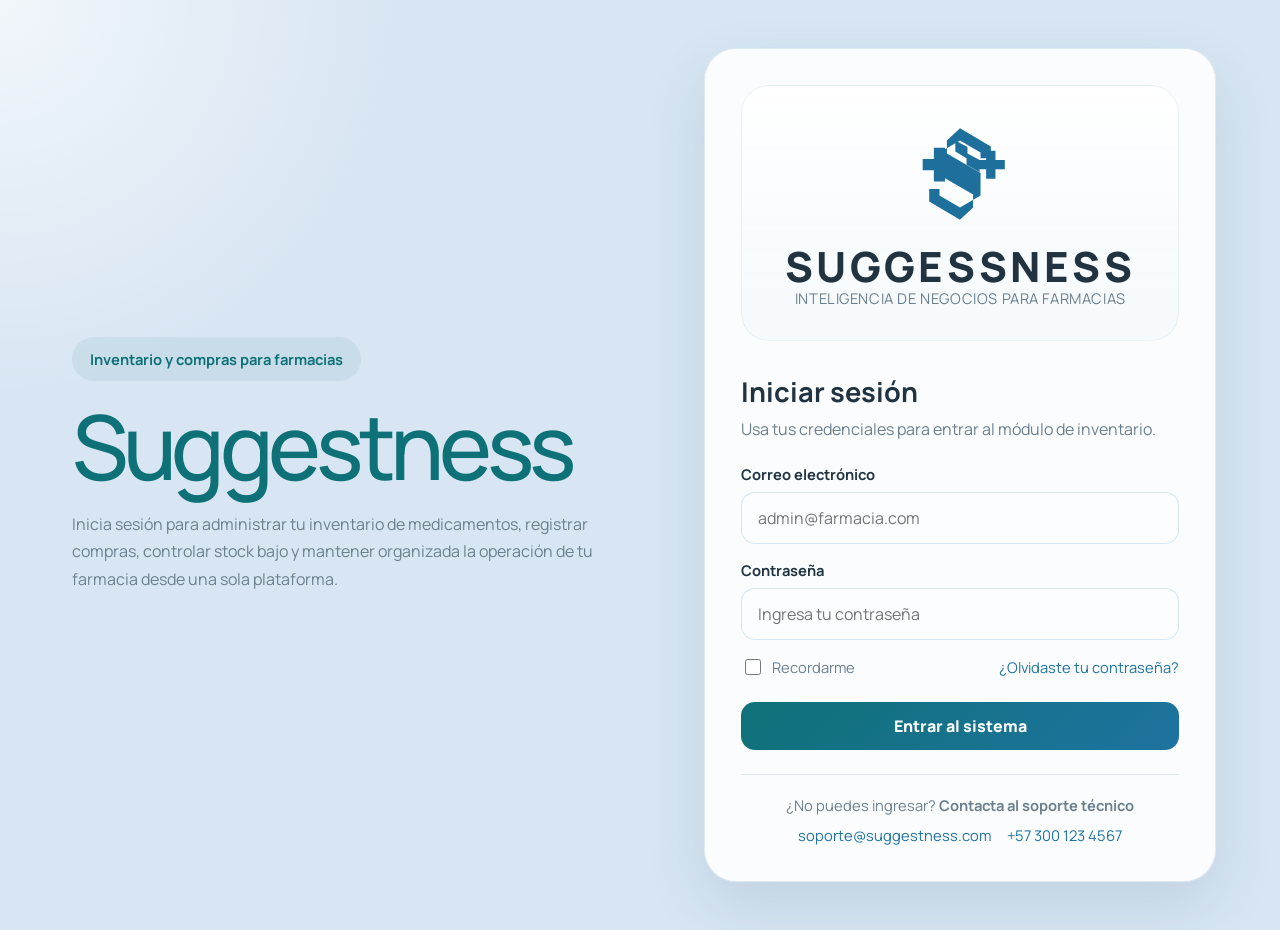
==== index.html @ d315e08d "FirstTry" ====
<!DOCTYPE html>
<html lang="es">
<head>
  <meta charset="UTF-8" />
  <meta name="viewport" content="width=device-width, initial-scale=1.0" />
  <title>Suggestness Farmacia</title>
  <link rel="preconnect" href="https://fonts.googleapis.com">
  <link rel="preconnect" href="https://fonts.gstatic.com" crossorigin>
  <link href="https://fonts.googleapis.com/css2?family=Manrope:wght@400;500;600;700;800&display=swap" rel="stylesheet">
  <link rel="stylesheet" href="./src/styles.css" />
</head>
<body>
  <section id="loginScreen" class="screen login-page">
    <div class="brand-panel">
      <span class="brand-chip">Inventario y compras para farmacias</span>
      <h1 class="brand-title">Suggestness</h1>
      <p class="brand-description">
        Inicia sesión para administrar tu inventario de medicamentos, registrar compras, controlar stock bajo y mantener organizada la operación de tu farmacia desde una sola plataforma.
      </p>
    </div>

    <div class="login-card">
      <div class="logo-box">
        <svg class="logo-mark" viewBox="0 0 120 120" fill="none" xmlns="http://www.w3.org/2000/svg" aria-label="Logo Suggestness">
          <path d="M60 11L93 30.5V43H82V37L60 24L38 37V61L74 82V96L60 109L27 89.5V76H38V83L60 96L82 83V59L46 38V24L60 11Z" fill="#1F6F9C"/>
          <path d="M55 24L68 31V38L81 45V58L67 50V43L55 36V24Z" fill="#1F6F9C"/>
          <path d="M32 56H20V44H32V32H44V44H56V56H44V68H32V56Z" fill="#1F6F9C"/>
          <path d="M88 35H98V45H108V55H98V65H88V55H78V45H88V35Z" fill="#1F6F9C"/>
        </svg>
        <div>
          <h2 class="logo-name">SUGGESSNESS</h2>
          <p class="logo-sub">Inteligencia de negocios para farmacias</p>
        </div>
      </div>

      <h2 class="section-title">Iniciar sesión</h2>
      <p class="section-copy">Usa tus credenciales para entrar al módulo de inventario.</p>

      <form id="loginForm">
        <div class="field">
          <label for="email">Correo electrónico</label>
          <input id="email" type="email" placeholder="admin@farmacia.com" required>
        </div>
        <div class="field">
          <label for="password">Contraseña</label>
          <input id="password" type="password" placeholder="Ingresa tu contraseña" required>
        </div>
        <div class="form-row">
          <label class="remember"><input type="checkbox"> Recordarme</label>
          <a href="#">¿Olvidaste tu contraseña?</a>
        </div>
        <button class="btn-primary" type="submit">Entrar al sistema</button>
      </form>

      <div class="support-box">
        <div>¿No puedes ingresar? <strong>Contacta al soporte técnico</strong></div>
        <div class="support-links">
          <a href="mailto:soporte@suggestness.com">soporte@suggestness.com</a>
          <a href="tel:+573001234567">+57 300 123 4567</a>
        </div>
      </div>
    </div>
  </section>

  <section id="appScreen" class="screen app-shell hidden">
    <header class="app-header">
      <div class="brand-inline">
        <svg viewBox="0 0 120 120" fill="none" xmlns="http://www.w3.org/2000/svg" aria-hidden="true">
          <path d="M60 11L93 30.5V43H82V37L60 24L38 37V61L74 82V96L60 109L27 89.5V76H38V83L60 96L82 83V59L46 38V24L60 11Z" fill="#1F6F9C"/>
          <path d="M55 24L68 31V38L81 45V58L67 50V43L55 36V24Z" fill="#1F6F9C"/>
          <path d="M32 56H20V44H32V32H44V44H56V56H44V68H32V56Z" fill="#1F6F9C"/>
          <path d="M88 35H98V45H108V55H98V65H88V55H78V45H88V35Z" fill="#1F6F9C"/>
        </svg>
        <div>
          <h1>Suggestness Inventario</h1>
          <p>Gestión de medicamentos, compras y stock</p>
        </div>
      </div>
      <div class="header-actions">
        <button class="btn-soft" id="openFormBtn" type="button">Agregar medicamento</button>
        <button class="btn-soft" id="logoutBtn" type="button">Cerrar sesión</button>
      </div>
    </header>

    <section class="stats-grid" aria-label="Resumen del inventario">
      <article class="stat-card">
        <div class="stat-head"><span>Total Medicamentos</span><span>📦</span></div>
        <div id="totalMeds" class="stat-value">0</div>
      </article>
      <article class="stat-card">
        <div class="stat-head"><span>Stock Bajo</span><span>⚠️</span></div>
        <div id="lowStock" class="stat-value warning">0</div>
      </article>
      <article class="stat-card">
        <div class="stat-head"><span>Valor Total Inventario</span><span>📈</span></div>
        <div id="inventoryValue" class="stat-value success">$0</div>
      </article>
    </section>

    <section class="toolbar">
      <div class="search-box">
        <span>🔎</span>
        <input id="searchInput" type="text" placeholder="Buscar por nombre o número de serie...">
      </div>

      <div class="panel-card">
        <h2>Registrar o editar medicamento</h2>
        <form id="medicineForm" class="grid-2">
          <div class="field full">
            <label for="medicineName">Medicamento</label>
            <input id="medicineName" type="text" placeholder="Ej. Paracetamol 500mg" required>
          </div>
          <div class="field">
            <label for="laboratory">Laboratorio</label>
            <input id="laboratory" type="text" placeholder="Ej. Laboratorios Beta" required>
          </div>
          <div class="field">
            <label for="serial">Número de serie</label>
            <input id="serial" type="text" placeholder="MED-2026-001-4782" required>
          </div>
          <div class="field">
            <label for="category">Categoría</label>
            <select id="category" required>
              <option value="">Selecciona una categoría</option>
              <option>Analgésicos</option>
              <option>Antibióticos</option>
              <option>Antiinflamatorios</option>
              <option>Antiácidos</option>
              <option>Antihistamínicos</option>
              <option>Antidiabéticos</option>
              <option>Antihipertensivos</option>
              <option>Broncodilatadores</option>
            </select>
          </div>
          <div class="field">
            <label for="quantity">Cantidad</label>
            <input id="quantity" type="number" min="0" placeholder="0" required>
          </div>
          <div class="field">
            <label for="minStock">Stock mínimo</label>
            <input id="minStock" type="number" min="0" placeholder="100" required>
          </div>
          <div class="field">
            <label for="price">Precio unitario</label>
            <input id="price" type="number" min="0" step="0.01" placeholder="0.00" required>
          </div>
          <div class="field">
            <label for="expiry">Vencimiento</label>
            <input id="expiry" type="date" required>
          </div>
          <div class="field full">
            <label for="location">Ubicación</label>
            <input id="location" type="text" placeholder="Ej. Estante B-05" required>
          </div>
          <div class="full actions-form">
            <button class="btn-secondary" type="submit">Guardar medicamento</button>
            <button class="btn-soft" type="button" id="clearFormBtn">Limpiar</button>
          </div>
        </form>
      </div>
    </section>

    <section class="inventory-card">
      <div class="table-wrap">
        <table>
          <thead>
            <tr>
              <th>Medicamento</th>
              <th>Número de Serie</th>
              <th>Categoría</th>
              <th>Cantidad</th>
              <th>Estado</th>
              <th>Precio Unit.</th>
              <th>Vencimiento</th>
              <th>Ubicación</th>
              <th>Opciones</th>
            </tr>
          </thead>
          <tbody id="inventoryBody"></tbody>
        </table>
      </div>
      <div id="emptyState" class="empty-state hidden">No hay medicamentos para mostrar con ese filtro.</div>
    </section>
  </section>

  <script src="./src/app.js"></script>
</body>
</html>
---- src/styles.css ----
:root {
  --color-bg: #d8e6f3;
  --color-surface: rgba(255,255,255,0.88);
  --color-surface-solid: #ffffff;
  --color-border: rgba(26, 96, 121, 0.12);
  --color-text: #213341;
  --color-text-muted: #6c7f8f;
  --color-primary: #0f7178;
  --color-secondary: #1e73a0;
  --color-success: #2e9d63;
  --color-success-soft: #eaf7ef;
  --color-warning: #d97829;
  --color-warning-soft: #fff2e8;
  --color-danger: #d65555;
  --color-danger-soft: #fdeeee;
  --color-tag: #fbf7ea;
  --shadow-sm: 0 8px 20px rgba(15, 60, 88, 0.06);
  --shadow-lg: 0 24px 60px rgba(15, 60, 88, 0.12);
  --radius-lg: 24px;
  --radius-xl: 32px;
}

* { box-sizing: border-box; }
html, body { margin: 0; min-height: 100%; }
body {
  font-family: 'Manrope', sans-serif;
  background: radial-gradient(circle at top left, rgba(255,255,255,0.65), transparent 25%), var(--color-bg);
  color: var(--color-text);
}
button, input, select { font: inherit; }
button { cursor: pointer; }
a { color: var(--color-secondary); text-decoration: none; }
a:hover { text-decoration: underline; }
.hidden { display: none !important; }
.screen { min-height: 100vh; }

.login-page {
  display: grid;
  grid-template-columns: 1.05fr 0.95fr;
  gap: 40px;
  align-items: center;
  min-height: 100vh;
  padding: clamp(20px, 4vw, 48px);
}
.brand-panel { display: flex; flex-direction: column; gap: 24px; padding: 24px; }
.brand-chip {
  width: fit-content;
  padding: 12px 18px;
  background: rgba(15, 113, 120, 0.08);
  color: var(--color-primary);
  border-radius: 999px;
  font-weight: 700;
  font-size: 0.92rem;
}
.brand-title {
  margin: 0;
  color: var(--color-primary);
  font-size: clamp(3rem, 7vw, 6.3rem);
  line-height: 0.92;
  letter-spacing: -0.06em;
  font-weight: 500;
}
.brand-description { max-width: 38rem; margin: 0; color: var(--color-text-muted); line-height: 1.7; }
.login-card {
  width: min(100%, 32rem);
  margin-inline: auto;
  background: var(--color-surface);
  border: 1px solid var(--color-border);
  box-shadow: var(--shadow-lg);
  border-radius: var(--radius-xl);
  padding: clamp(22px, 4vw, 36px);
  backdrop-filter: blur(18px);
}
.logo-box {
  background: linear-gradient(180deg, rgba(255,255,255,0.96), rgba(244,249,252,0.92));
  border-radius: 28px;
  border: 1px solid rgba(15,113,120,0.08);
  padding: 32px 24px;
  margin-bottom: 32px;
  display: grid;
  place-items: center;
  gap: 16px;
  text-align: center;
}
.logo-mark { width: 112px; height: 112px; }
.logo-name { margin: 0; font-size: 2.6rem; line-height: 1; letter-spacing: 0.08em; font-weight: 800; }
.logo-sub { margin: 0; text-transform: uppercase; letter-spacing: 0.04em; color: var(--color-text-muted); font-size: 0.92rem; }
.section-title { margin: 0 0 8px; font-size: 1.7rem; }
.section-copy { margin: 0 0 24px; color: var(--color-text-muted); }
.field { display: grid; gap: 8px; margin-bottom: 16px; }
.field label { font-weight: 700; font-size: 0.92rem; }
.field input, .field select {
  width: 100%;
  height: 52px;
  border-radius: 14px;
  border: 1px solid rgba(30,115,160,0.16);
  background: #fbfdff;
  padding: 0 16px;
  color: var(--color-text);
  outline: none;
}
.field input:focus, .field select:focus { border-color: var(--color-secondary); box-shadow: 0 0 0 4px rgba(30,115,160,0.12); }
.form-row {
  display: flex;
  align-items: center;
  justify-content: space-between;
  gap: 14px;
  margin-bottom: 24px;
  font-size: 0.92rem;
  color: var(--color-text-muted);
}
.remember { display: inline-flex; align-items: center; gap: 8px; }
.remember input { width: 16px; height: 16px; accent-color: var(--color-primary); }
.btn-primary, .btn-secondary, .btn-soft {
  border: none;
  border-radius: 14px;
  min-height: 48px;
  padding: 0 18px;
  font-weight: 800;
}
.btn-primary {
  width: 100%;
  background: linear-gradient(135deg, var(--color-primary), var(--color-secondary));
  color: white;
}
.btn-secondary { background: var(--color-secondary); color: white; }
.btn-soft { background: rgba(15,113,120,0.08); color: var(--color-primary); }
.support-box {
  border-top: 1px solid rgba(15,113,120,0.12);
  margin-top: 24px;
  padding-top: 20px;
  text-align: center;
  color: var(--color-text-muted);
  font-size: 0.92rem;
}
.support-links { margin-top: 10px; display: flex; justify-content: center; gap: 16px; flex-wrap: wrap; }
.app-shell { min-height: 100vh; padding: 24px; }
.app-header {
  display: flex;
  justify-content: space-between;
  align-items: center;
  gap: 20px;
  margin-bottom: 24px;
  padding: 18px 22px;
  border-radius: 22px;
  background: rgba(255,255,255,0.7);
  border: 1px solid var(--color-border);
  box-shadow: var(--shadow-sm);
}
.brand-inline { display: flex; align-items: center; gap: 14px; }
.brand-inline svg { width: 44px; height: 44px; }
.brand-inline h1 { margin: 0; font-size: 1.2rem; }
.brand-inline p { margin: 2px 0 0; color: var(--color-text-muted); font-size: 0.92rem; }
.header-actions { display: flex; gap: 12px; flex-wrap: wrap; }
.stats-grid { display: grid; grid-template-columns: repeat(3, minmax(0, 1fr)); gap: 16px; margin-bottom: 22px; }
.stat-card {
  background: var(--color-surface-solid);
  border-radius: 18px;
  border: 1px solid rgba(15,113,120,0.1);
  padding: 22px;
  box-shadow: var(--shadow-sm);
  display: grid;
  gap: 8px;
}
.stat-head { display: flex; justify-content: space-between; align-items: center; color: var(--color-text-muted); font-size: 0.92rem; }
.stat-value { font-size: 2rem; font-weight: 800; }
.success { color: var(--color-success); }
.warning { color: var(--color-warning); }
.toolbar { display: grid; grid-template-columns: 1.3fr 0.85fr; gap: 16px; margin-bottom: 20px; }
.search-box, .panel-card {
  background: var(--color-surface-solid);
  border-radius: 18px;
  border: 1px solid rgba(15,113,120,0.1);
  box-shadow: var(--shadow-sm);
}
.search-box { display: flex; align-items: center; gap: 12px; padding: 0 16px; min-height: 56px; }
.search-box input { border: none; background: transparent; width: 100%; outline: none; color: var(--color-text); }
.panel-card { padding: 18px; }
.panel-card h2 { margin: 0 0 14px; font-size: 1rem; }
.grid-2 { display: grid; grid-template-columns: repeat(2, minmax(0, 1fr)); gap: 12px; }
.full { grid-column: 1 / -1; }
.actions-form { display:flex; gap:12px; flex-wrap:wrap; }
.inventory-card {
  background: var(--color-surface-solid);
  border-radius: 22px;
  border: 1px solid rgba(15,113,120,0.1);
  box-shadow: var(--shadow-sm);
  overflow: hidden;
}
.table-wrap { overflow-x: auto; }
table { width: 100%; border-collapse: collapse; min-width: 1080px; }
thead th {
  text-align: left;
  font-size: 0.92rem;
  padding: 18px 20px;
  border-bottom: 1px solid rgba(15,113,120,0.08);
  white-space: nowrap;
}
tbody td {
  padding: 16px 20px;
  border-bottom: 1px solid rgba(15,113,120,0.08);
  vertical-align: top;
}
.medicine-name { font-weight: 800; margin-bottom: 4px; }
.subtext { color: var(--color-text-muted); font-size: 0.92rem; }
.code-pill, .tag-pill, .status-pill {
  display: inline-flex;
  align-items: center;
  border-radius: 12px;
  padding: 8px 12px;
  font-size: 0.92rem;
  white-space: nowrap;
}
.code-pill { background: #f4f6f7; }
.tag-pill { background: var(--color-tag); color: #8a6b22; }
.status-pill.high { background: var(--color-success-soft); color: var(--color-success); }
.status-pill.normal { background: var(--color-warning-soft); color: var(--color-warning); }
.status-pill.low { background: var(--color-danger-soft); color: var(--color-danger); }
.qty-main { font-weight: 800; }
.actions-cell { display: flex; gap: 10px; flex-wrap: wrap; }
.mini-btn {
  min-height: 36px;
  padding: 0 12px;
  border: none;
  border-radius: 10px;
  font-weight: 700;
}
.mini-btn.buy { background: rgba(46,157,99,0.12); color: var(--color-success); }
.mini-btn.edit { background: rgba(30,115,160,0.12); color: var(--color-secondary); }
.mini-btn.delete { background: rgba(214,85,85,0.12); color: var(--color-danger); }
.empty-state { padding: 32px 20px; text-align: center; color: var(--color-text-muted); }

@media (max-width: 1100px) {
  .toolbar { grid-template-columns: 1fr; }
}
@media (max-width: 980px) {
  .login-page { grid-template-columns: 1fr; }
  .stats-grid { grid-template-columns: 1fr; }
  .grid-2 { grid-template-columns: 1fr; }
  .app-header { flex-direction: column; align-items: flex-start; }
}
@media (max-width: 640px) {
  .app-shell { padding: 14px; }
  .form-row { flex-direction: column; align-items: flex-start; }
}
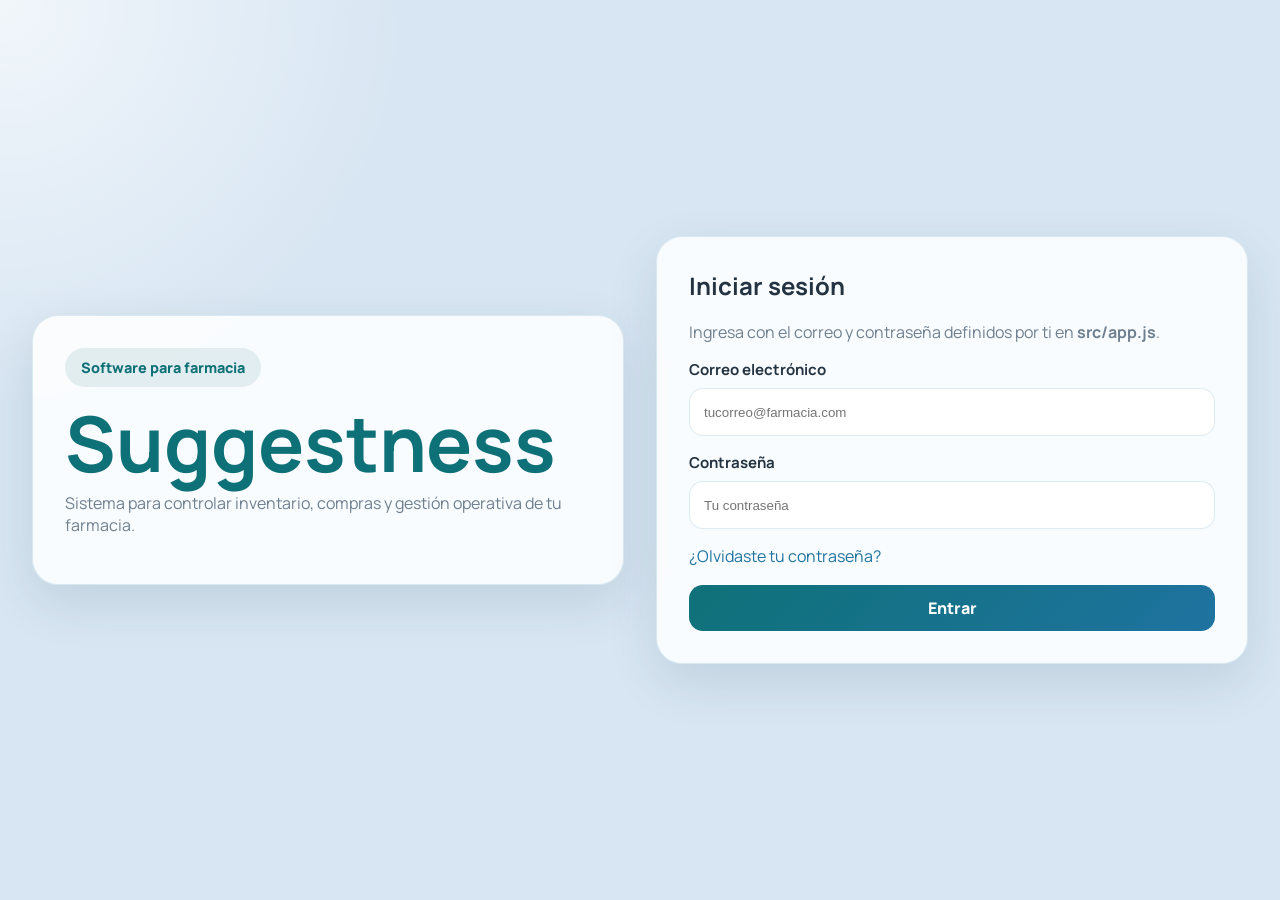
==== commit 664f5b74: "SecondTry" ====
--- a/index.html
+++ b/index.html
@@ -3,186 +3,47 @@
 <head>
   <meta charset="UTF-8" />
   <meta name="viewport" content="width=device-width, initial-scale=1.0" />
-  <title>Suggestness Farmacia</title>
+  <title>Suggestness | Login</title>
   <link rel="preconnect" href="https://fonts.googleapis.com">
   <link rel="preconnect" href="https://fonts.gstatic.com" crossorigin>
-  <link href="https://fonts.googleapis.com/css2?family=Manrope:wght@400;500;600;700;800&display=swap" rel="stylesheet">
-  <link rel="stylesheet" href="./src/styles.css" />
+  <link href="https://fonts.googleapis.com/css2?family=Manrope:wght@400;500;700;800&display=swap" rel="stylesheet">
+  <link rel="stylesheet" href="./src/styles.css">
 </head>
-<body>
-  <section id="loginScreen" class="screen login-page">
-    <div class="brand-panel">
-      <span class="brand-chip">Inventario y compras para farmacias</span>
+<body class="auth-body">
+  <main class="auth-layout">
+    <section class="auth-left">
+      <span class="brand-chip">Software para farmacia</span>
       <h1 class="brand-title">Suggestness</h1>
-      <p class="brand-description">
-        Inicia sesión para administrar tu inventario de medicamentos, registrar compras, controlar stock bajo y mantener organizada la operación de tu farmacia desde una sola plataforma.
+      <p class="brand-copy">
+        Sistema para controlar inventario, compras y gestión operativa de tu farmacia.
       </p>
-    </div>
+    </section>
 
-    <div class="login-card">
-      <div class="logo-box">
-        <svg class="logo-mark" viewBox="0 0 120 120" fill="none" xmlns="http://www.w3.org/2000/svg" aria-label="Logo Suggestness">
-          <path d="M60 11L93 30.5V43H82V37L60 24L38 37V61L74 82V96L60 109L27 89.5V76H38V83L60 96L82 83V59L46 38V24L60 11Z" fill="#1F6F9C"/>
-          <path d="M55 24L68 31V38L81 45V58L67 50V43L55 36V24Z" fill="#1F6F9C"/>
-          <path d="M32 56H20V44H32V32H44V44H56V56H44V68H32V56Z" fill="#1F6F9C"/>
-          <path d="M88 35H98V45H108V55H98V65H88V55H78V45H88V35Z" fill="#1F6F9C"/>
-        </svg>
-        <div>
-          <h2 class="logo-name">SUGGESSNESS</h2>
-          <p class="logo-sub">Inteligencia de negocios para farmacias</p>
-        </div>
-      </div>
+    <section class="auth-card">
+      <h2>Iniciar sesión</h2>
+      <p class="muted">Ingresa con el correo y contraseña definidos por ti en <strong>src/app.js</strong>.</p>
 
-      <h2 class="section-title">Iniciar sesión</h2>
-      <p class="section-copy">Usa tus credenciales para entrar al módulo de inventario.</p>
-
-      <form id="loginForm">
+      <form id="loginForm" novalidate>
         <div class="field">
           <label for="email">Correo electrónico</label>
-          <input id="email" type="email" placeholder="admin@farmacia.com" required>
+          <input id="email" type="email" placeholder="tucorreo@farmacia.com" required>
         </div>
+
         <div class="field">
           <label for="password">Contraseña</label>
-          <input id="password" type="password" placeholder="Ingresa tu contraseña" required>
+          <input id="password" type="password" placeholder="Tu contraseña" required>
         </div>
-        <div class="form-row">
-          <label class="remember"><input type="checkbox"> Recordarme</label>
-          <a href="#">¿Olvidaste tu contraseña?</a>
+
+        <div class="links-row">
+          <a href="./forgot-password.html">¿Olvidaste tu contraseña?</a>
         </div>
-        <button class="btn-primary" type="submit">Entrar al sistema</button>
+
+        <button type="submit" class="btn-primary">Entrar</button>
+        <p id="loginMessage" class="message error hidden"></p>
       </form>
+    </section>
+  </main>
 
-      <div class="support-box">
-        <div>¿No puedes ingresar? <strong>Contacta al soporte técnico</strong></div>
-        <div class="support-links">
-          <a href="mailto:soporte@suggestness.com">soporte@suggestness.com</a>
-          <a href="tel:+573001234567">+57 300 123 4567</a>
-        </div>
-      </div>
-    </div>
-  </section>
-
-  <section id="appScreen" class="screen app-shell hidden">
-    <header class="app-header">
-      <div class="brand-inline">
-        <svg viewBox="0 0 120 120" fill="none" xmlns="http://www.w3.org/2000/svg" aria-hidden="true">
-          <path d="M60 11L93 30.5V43H82V37L60 24L38 37V61L74 82V96L60 109L27 89.5V76H38V83L60 96L82 83V59L46 38V24L60 11Z" fill="#1F6F9C"/>
-          <path d="M55 24L68 31V38L81 45V58L67 50V43L55 36V24Z" fill="#1F6F9C"/>
-          <path d="M32 56H20V44H32V32H44V44H56V56H44V68H32V56Z" fill="#1F6F9C"/>
-          <path d="M88 35H98V45H108V55H98V65H88V55H78V45H88V35Z" fill="#1F6F9C"/>
-        </svg>
-        <div>
-          <h1>Suggestness Inventario</h1>
-          <p>Gestión de medicamentos, compras y stock</p>
-        </div>
-      </div>
-      <div class="header-actions">
-        <button class="btn-soft" id="openFormBtn" type="button">Agregar medicamento</button>
-        <button class="btn-soft" id="logoutBtn" type="button">Cerrar sesión</button>
-      </div>
-    </header>
-
-    <section class="stats-grid" aria-label="Resumen del inventario">
-      <article class="stat-card">
-        <div class="stat-head"><span>Total Medicamentos</span><span>📦</span></div>
-        <div id="totalMeds" class="stat-value">0</div>
-      </article>
-      <article class="stat-card">
-        <div class="stat-head"><span>Stock Bajo</span><span>⚠️</span></div>
-        <div id="lowStock" class="stat-value warning">0</div>
-      </article>
-      <article class="stat-card">
-        <div class="stat-head"><span>Valor Total Inventario</span><span>📈</span></div>
-        <div id="inventoryValue" class="stat-value success">$0</div>
-      </article>
-    </section>
-
-    <section class="toolbar">
-      <div class="search-box">
-        <span>🔎</span>
-        <input id="searchInput" type="text" placeholder="Buscar por nombre o número de serie...">
-      </div>
-
-      <div class="panel-card">
-        <h2>Registrar o editar medicamento</h2>
-        <form id="medicineForm" class="grid-2">
-          <div class="field full">
-            <label for="medicineName">Medicamento</label>
-            <input id="medicineName" type="text" placeholder="Ej. Paracetamol 500mg" required>
-          </div>
-          <div class="field">
-            <label for="laboratory">Laboratorio</label>
-            <input id="laboratory" type="text" placeholder="Ej. Laboratorios Beta" required>
-          </div>
-          <div class="field">
-            <label for="serial">Número de serie</label>
-            <input id="serial" type="text" placeholder="MED-2026-001-4782" required>
-          </div>
-          <div class="field">
-            <label for="category">Categoría</label>
-            <select id="category" required>
-              <option value="">Selecciona una categoría</option>
-              <option>Analgésicos</option>
-              <option>Antibióticos</option>
-              <option>Antiinflamatorios</option>
-              <option>Antiácidos</option>
-              <option>Antihistamínicos</option>
-              <option>Antidiabéticos</option>
-              <option>Antihipertensivos</option>
-              <option>Broncodilatadores</option>
-            </select>
-          </div>
-          <div class="field">
-            <label for="quantity">Cantidad</label>
-            <input id="quantity" type="number" min="0" placeholder="0" required>
-          </div>
-          <div class="field">
-            <label for="minStock">Stock mínimo</label>
-            <input id="minStock" type="number" min="0" placeholder="100" required>
-          </div>
-          <div class="field">
-            <label for="price">Precio unitario</label>
-            <input id="price" type="number" min="0" step="0.01" placeholder="0.00" required>
-          </div>
-          <div class="field">
-            <label for="expiry">Vencimiento</label>
-            <input id="expiry" type="date" required>
-          </div>
-          <div class="field full">
-            <label for="location">Ubicación</label>
-            <input id="location" type="text" placeholder="Ej. Estante B-05" required>
-          </div>
-          <div class="full actions-form">
-            <button class="btn-secondary" type="submit">Guardar medicamento</button>
-            <button class="btn-soft" type="button" id="clearFormBtn">Limpiar</button>
-          </div>
-        </form>
-      </div>
-    </section>
-
-    <section class="inventory-card">
-      <div class="table-wrap">
-        <table>
-          <thead>
-            <tr>
-              <th>Medicamento</th>
-              <th>Número de Serie</th>
-              <th>Categoría</th>
-              <th>Cantidad</th>
-              <th>Estado</th>
-              <th>Precio Unit.</th>
-              <th>Vencimiento</th>
-              <th>Ubicación</th>
-              <th>Opciones</th>
-            </tr>
-          </thead>
-          <tbody id="inventoryBody"></tbody>
-        </table>
-      </div>
-      <div id="emptyState" class="empty-state hidden">No hay medicamentos para mostrar con ese filtro.</div>
-    </section>
-  </section>
-
-  <script src="./src/app.js"></script>
+  <script src="./src/app.js" defer></script>
 </body>
 </html>
--- a/src/styles.css
+++ b/src/styles.css
@@ -1,245 +1,419 @@
 :root {
-  --color-bg: #d8e6f3;
-  --color-surface: rgba(255,255,255,0.88);
-  --color-surface-solid: #ffffff;
-  --color-border: rgba(26, 96, 121, 0.12);
-  --color-text: #213341;
-  --color-text-muted: #6c7f8f;
-  --color-primary: #0f7178;
-  --color-secondary: #1e73a0;
-  --color-success: #2e9d63;
-  --color-success-soft: #eaf7ef;
-  --color-warning: #d97829;
-  --color-warning-soft: #fff2e8;
-  --color-danger: #d65555;
-  --color-danger-soft: #fdeeee;
-  --color-tag: #fbf7ea;
-  --shadow-sm: 0 8px 20px rgba(15, 60, 88, 0.06);
-  --shadow-lg: 0 24px 60px rgba(15, 60, 88, 0.12);
-  --radius-lg: 24px;
-  --radius-xl: 32px;
-}
-
-* { box-sizing: border-box; }
-html, body { margin: 0; min-height: 100%; }
+  --bg: #d8e6f3;
+  --surface: #ffffff;
+  --surface-soft: rgba(255, 255, 255, 0.85);
+  --border: rgba(30, 115, 160, 0.14);
+  --text: #233341;
+  --muted: #6e7f90;
+  --primary: #0f7178;
+  --secondary: #1e73a0;
+  --success: #238a57;
+  --success-bg: #e9f7ef;
+  --warning: #d07d2c;
+  --warning-bg: #fff3e8;
+  --danger: #c84b4b;
+  --danger-bg: #fdecec;
+  --shadow: 0 18px 50px rgba(17, 54, 78, 0.12);
+  --radius-xl: 26px;
+  --radius-lg: 18px;
+  --radius-md: 14px;
+}
+
+* {
+  box-sizing: border-box;
+}
+
+html, body {
+  margin: 0;
+  min-height: 100%;
+  font-family: 'Manrope', sans-serif;
+  color: var(--text);
+  background: var(--bg);
+}
+
 body {
-  font-family: 'Manrope', sans-serif;
-  background: radial-gradient(circle at top left, rgba(255,255,255,0.65), transparent 25%), var(--color-bg);
-  color: var(--color-text);
-}
-button, input, select { font: inherit; }
-button { cursor: pointer; }
-a { color: var(--color-secondary); text-decoration: none; }
-a:hover { text-decoration: underline; }
-.hidden { display: none !important; }
-.screen { min-height: 100vh; }
-
-.login-page {
+  background:
+    radial-gradient(circle at top left, rgba(255,255,255,0.65), transparent 26%),
+    var(--bg);
+}
+
+h1, h2, h3, p {
+  margin-top: 0;
+}
+
+a {
+  color: var(--secondary);
+  text-decoration: none;
+}
+
+a:hover {
+  text-decoration: underline;
+}
+
+.auth-body {
+  min-height: 100vh;
+}
+
+.auth-layout {
+  min-height: 100vh;
   display: grid;
-  grid-template-columns: 1.05fr 0.95fr;
-  gap: 40px;
-  align-items: center;
-  min-height: 100vh;
-  padding: clamp(20px, 4vw, 48px);
-}
-.brand-panel { display: flex; flex-direction: column; gap: 24px; padding: 24px; }
+  grid-template-columns: 1fr 1fr;
+  gap: 32px;
+  align-items: center;
+  padding: 32px;
+}
+
+.auth-left,
+.auth-card,
+.app-header,
+.stat-card,
+.panel-card,
+.inventory-card {
+  background: var(--surface-soft);
+  border: 1px solid var(--border);
+  border-radius: var(--radius-xl);
+  box-shadow: var(--shadow);
+}
+
+.auth-left,
+.auth-card {
+  padding: 32px;
+}
+
 .brand-chip {
-  width: fit-content;
-  padding: 12px 18px;
-  background: rgba(15, 113, 120, 0.08);
-  color: var(--color-primary);
+  display: inline-block;
+  padding: 10px 16px;
   border-radius: 999px;
+  background: rgba(15, 113, 120, 0.10);
+  color: var(--primary);
+  font-weight: 800;
+  margin-bottom: 20px;
+  font-size: 0.9rem;
+}
+
+.brand-title {
+  font-size: clamp(2.8rem, 6vw, 5.5rem);
+  color: var(--primary);
+  line-height: 0.95;
+  margin-bottom: 12px;
+}
+
+.brand-copy,
+.muted {
+  color: var(--muted);
+}
+
+.field {
+  display: grid;
+  gap: 8px;
+  margin-bottom: 16px;
+}
+
+.field label {
   font-weight: 700;
-  font-size: 0.92rem;
-}
-.brand-title {
-  margin: 0;
-  color: var(--color-primary);
-  font-size: clamp(3rem, 7vw, 6.3rem);
-  line-height: 0.92;
-  letter-spacing: -0.06em;
-  font-weight: 500;
-}
-.brand-description { max-width: 38rem; margin: 0; color: var(--color-text-muted); line-height: 1.7; }
-.login-card {
-  width: min(100%, 32rem);
-  margin-inline: auto;
-  background: var(--color-surface);
-  border: 1px solid var(--color-border);
-  box-shadow: var(--shadow-lg);
-  border-radius: var(--radius-xl);
-  padding: clamp(22px, 4vw, 36px);
-  backdrop-filter: blur(18px);
-}
-.logo-box {
-  background: linear-gradient(180deg, rgba(255,255,255,0.96), rgba(244,249,252,0.92));
-  border-radius: 28px;
-  border: 1px solid rgba(15,113,120,0.08);
-  padding: 32px 24px;
-  margin-bottom: 32px;
+  font-size: 0.94rem;
+}
+
+.field input,
+.field select {
+  width: 100%;
+  height: 48px;
+  border-radius: var(--radius-md);
+  border: 1px solid var(--border);
+  background: #fff;
+  padding: 0 14px;
+  outline: none;
+}
+
+.field input:focus,
+.field select:focus,
+.search-box input:focus {
+  border-color: var(--secondary);
+  box-shadow: 0 0 0 4px rgba(30, 115, 160, 0.12);
+}
+
+.links-row {
+  margin-bottom: 18px;
+}
+
+.btn-primary,
+.btn-soft,
+.btn-link,
+.mini-btn {
+  border: none;
+  border-radius: var(--radius-md);
+  min-height: 46px;
+  padding: 0 18px;
+  font: inherit;
+  font-weight: 800;
+}
+
+.btn-primary {
+  width: 100%;
+  color: white;
+  background: linear-gradient(135deg, var(--primary), var(--secondary));
+}
+
+.btn-inline {
+  width: auto;
+}
+
+.btn-soft,
+.btn-link {
+  display: inline-flex;
+  align-items: center;
+  justify-content: center;
+  background: rgba(15, 113, 120, 0.10);
+  color: var(--primary);
+  text-decoration: none;
+}
+
+.back-link {
+  margin-top: 16px;
+}
+
+.message {
+  margin-top: 14px;
+  padding: 12px 14px;
+  border-radius: 12px;
+  font-weight: 700;
+}
+
+.message.error {
+  background: var(--danger-bg);
+  color: var(--danger);
+}
+
+.message.success {
+  background: var(--success-bg);
+  color: var(--success);
+}
+
+.hidden {
+  display: none !important;
+}
+
+.app-shell {
+  padding: 24px;
+}
+
+.app-header {
+  padding: 20px 24px;
+  display: flex;
+  justify-content: space-between;
+  align-items: center;
+  margin-bottom: 18px;
+}
+
+.header-actions {
+  display: flex;
+  gap: 12px;
+  flex-wrap: wrap;
+}
+
+.stats-grid {
+  display: grid;
+  grid-template-columns: repeat(3, minmax(0, 1fr));
+  gap: 16px;
+  margin-bottom: 18px;
+}
+
+.stat-card {
+  padding: 22px;
+}
+
+.stat-card strong {
+  display: block;
+  margin-top: 8px;
+  font-size: 2rem;
+}
+
+.panel-card {
+  padding: 20px;
+  margin-bottom: 18px;
+}
+
+.grid-2 {
+  display: grid;
+  grid-template-columns: repeat(2, minmax(0, 1fr));
+  gap: 14px;
+}
+
+.full {
+  grid-column: 1 / -1;
+}
+
+.actions-form {
+  display: flex;
+  gap: 12px;
+  flex-wrap: wrap;
+}
+
+.search-box input {
+  width: 100%;
+  height: 48px;
+  border-radius: var(--radius-md);
+  border: 1px solid var(--border);
+  background: #fff;
+  padding: 0 14px;
+  outline: none;
+}
+
+.inventory-card {
+  overflow: hidden;
+}
+
+.table-wrap {
+  overflow-x: auto;
+}
+
+table {
+  width: 100%;
+  min-width: 980px;
+  border-collapse: collapse;
+}
+
+th, td {
+  text-align: left;
+  padding: 16px;
+  border-bottom: 1px solid var(--border);
+  vertical-align: top;
+}
+
+.status-pill {
+  display: inline-flex;
+  align-items: center;
+  padding: 8px 12px;
+  border-radius: 999px;
+  font-size: 0.88rem;
+  font-weight: 800;
+}
+
+.status-pill.high {
+  background: var(--success-bg);
+  color: var(--success);
+}
+
+.status-pill.normal {
+  background: var(--warning-bg);
+  color: var(--warning);
+}
+
+.status-pill.low {
+  background: var(--danger-bg);
+  color: var(--danger);
+}
+
+.actions-cell {
+  display: flex;
+  gap: 8px;
+  flex-wrap: wrap;
+}
+
+.mini-btn.buy {
+  color: var(--success);
+  background: var(--success-bg);
+}
+
+.mini-btn.edit {
+  color: var(--secondary);
+  background: rgba(30, 115, 160, 0.12);
+}
+
+.mini-btn.delete {
+  color: var(--danger);
+  background: var(--danger-bg);
+}
+
+.empty-state {
+  padding: 24px;
+  text-align: center;
+  color: var(--muted);
+}
+
+@media (max-width: 960px) {
+  .auth-layout,
+  .stats-grid,
+  .grid-2 {
+    grid-template-columns: 1fr;
+  }
+
+  .app-header {
+    flex-direction: column;
+    align-items: flex-start;
+    gap: 12px;
+  }
+}
+.purchase-summary {
+  padding: 16px;
+  border-radius: 14px;
+  background: rgba(30, 115, 160, 0.08);
+  color: var(--text);
+  font-weight: 700;
+}
+
+.modal {
+  position: fixed;
+  inset: 0;
+  background: rgba(15, 32, 46, 0.45);
   display: grid;
   place-items: center;
-  gap: 16px;
+  padding: 20px;
+  z-index: 1000;
+}
+
+.modal-box {
+  width: min(100%, 440px);
+  background: #ffffff;
+  border-radius: 22px;
+  padding: 28px;
+  box-shadow: 0 24px 70px rgba(0, 0, 0, 0.20);
   text-align: center;
-}
-.logo-mark { width: 112px; height: 112px; }
-.logo-name { margin: 0; font-size: 2.6rem; line-height: 1; letter-spacing: 0.08em; font-weight: 800; }
-.logo-sub { margin: 0; text-transform: uppercase; letter-spacing: 0.04em; color: var(--color-text-muted); font-size: 0.92rem; }
-.section-title { margin: 0 0 8px; font-size: 1.7rem; }
-.section-copy { margin: 0 0 24px; color: var(--color-text-muted); }
-.field { display: grid; gap: 8px; margin-bottom: 16px; }
-.field label { font-weight: 700; font-size: 0.92rem; }
-.field input, .field select {
-  width: 100%;
-  height: 52px;
-  border-radius: 14px;
-  border: 1px solid rgba(30,115,160,0.16);
-  background: #fbfdff;
-  padding: 0 16px;
-  color: var(--color-text);
-  outline: none;
-}
-.field input:focus, .field select:focus { border-color: var(--color-secondary); box-shadow: 0 0 0 4px rgba(30,115,160,0.12); }
-.form-row {
-  display: flex;
-  align-items: center;
-  justify-content: space-between;
-  gap: 14px;
-  margin-bottom: 24px;
-  font-size: 0.92rem;
-  color: var(--color-text-muted);
-}
-.remember { display: inline-flex; align-items: center; gap: 8px; }
-.remember input { width: 16px; height: 16px; accent-color: var(--color-primary); }
-.btn-primary, .btn-secondary, .btn-soft {
-  border: none;
-  border-radius: 14px;
-  min-height: 48px;
-  padding: 0 18px;
-  font-weight: 800;
-}
-.btn-primary {
-  width: 100%;
-  background: linear-gradient(135deg, var(--color-primary), var(--color-secondary));
-  color: white;
-}
-.btn-secondary { background: var(--color-secondary); color: white; }
-.btn-soft { background: rgba(15,113,120,0.08); color: var(--color-primary); }
-.support-box {
-  border-top: 1px solid rgba(15,113,120,0.12);
-  margin-top: 24px;
-  padding-top: 20px;
-  text-align: center;
-  color: var(--color-text-muted);
-  font-size: 0.92rem;
-}
-.support-links { margin-top: 10px; display: flex; justify-content: center; gap: 16px; flex-wrap: wrap; }
-.app-shell { min-height: 100vh; padding: 24px; }
-.app-header {
+  border: 1px solid var(--border);
+}
+
+.modal-box h3 {
+  margin-bottom: 10px;
+}
+
+.modal-box p {
+  margin-bottom: 18px;
+}
+.checkbox-row {
+  display: inline-flex;
+  align-items: center;
+  gap: 10px;
+  font-weight: 700;
+  cursor: pointer;
+}
+
+.checkbox-row input {
+  width: 18px;
+  height: 18px;
+  accent-color: var(--primary);
+}
+
+#prescriptionFile {
+  padding: 12px;
+  height: auto;
+}
+
+.total-box {
   display: flex;
   justify-content: space-between;
   align-items: center;
-  gap: 20px;
-  margin-bottom: 24px;
-  padding: 18px 22px;
-  border-radius: 22px;
-  background: rgba(255,255,255,0.7);
-  border: 1px solid var(--color-border);
-  box-shadow: var(--shadow-sm);
-}
-.brand-inline { display: flex; align-items: center; gap: 14px; }
-.brand-inline svg { width: 44px; height: 44px; }
-.brand-inline h1 { margin: 0; font-size: 1.2rem; }
-.brand-inline p { margin: 2px 0 0; color: var(--color-text-muted); font-size: 0.92rem; }
-.header-actions { display: flex; gap: 12px; flex-wrap: wrap; }
-.stats-grid { display: grid; grid-template-columns: repeat(3, minmax(0, 1fr)); gap: 16px; margin-bottom: 22px; }
-.stat-card {
-  background: var(--color-surface-solid);
-  border-radius: 18px;
-  border: 1px solid rgba(15,113,120,0.1);
-  padding: 22px;
-  box-shadow: var(--shadow-sm);
-  display: grid;
-  gap: 8px;
-}
-.stat-head { display: flex; justify-content: space-between; align-items: center; color: var(--color-text-muted); font-size: 0.92rem; }
-.stat-value { font-size: 2rem; font-weight: 800; }
-.success { color: var(--color-success); }
-.warning { color: var(--color-warning); }
-.toolbar { display: grid; grid-template-columns: 1.3fr 0.85fr; gap: 16px; margin-bottom: 20px; }
-.search-box, .panel-card {
-  background: var(--color-surface-solid);
-  border-radius: 18px;
-  border: 1px solid rgba(15,113,120,0.1);
-  box-shadow: var(--shadow-sm);
-}
-.search-box { display: flex; align-items: center; gap: 12px; padding: 0 16px; min-height: 56px; }
-.search-box input { border: none; background: transparent; width: 100%; outline: none; color: var(--color-text); }
-.panel-card { padding: 18px; }
-.panel-card h2 { margin: 0 0 14px; font-size: 1rem; }
-.grid-2 { display: grid; grid-template-columns: repeat(2, minmax(0, 1fr)); gap: 12px; }
-.full { grid-column: 1 / -1; }
-.actions-form { display:flex; gap:12px; flex-wrap:wrap; }
-.inventory-card {
-  background: var(--color-surface-solid);
-  border-radius: 22px;
-  border: 1px solid rgba(15,113,120,0.1);
-  box-shadow: var(--shadow-sm);
-  overflow: hidden;
-}
-.table-wrap { overflow-x: auto; }
-table { width: 100%; border-collapse: collapse; min-width: 1080px; }
-thead th {
-  text-align: left;
-  font-size: 0.92rem;
   padding: 18px 20px;
-  border-bottom: 1px solid rgba(15,113,120,0.08);
-  white-space: nowrap;
-}
-tbody td {
-  padding: 16px 20px;
-  border-bottom: 1px solid rgba(15,113,120,0.08);
-  vertical-align: top;
-}
-.medicine-name { font-weight: 800; margin-bottom: 4px; }
-.subtext { color: var(--color-text-muted); font-size: 0.92rem; }
-.code-pill, .tag-pill, .status-pill {
-  display: inline-flex;
-  align-items: center;
-  border-radius: 12px;
-  padding: 8px 12px;
-  font-size: 0.92rem;
-  white-space: nowrap;
-}
-.code-pill { background: #f4f6f7; }
-.tag-pill { background: var(--color-tag); color: #8a6b22; }
-.status-pill.high { background: var(--color-success-soft); color: var(--color-success); }
-.status-pill.normal { background: var(--color-warning-soft); color: var(--color-warning); }
-.status-pill.low { background: var(--color-danger-soft); color: var(--color-danger); }
-.qty-main { font-weight: 800; }
-.actions-cell { display: flex; gap: 10px; flex-wrap: wrap; }
-.mini-btn {
-  min-height: 36px;
-  padding: 0 12px;
-  border: none;
-  border-radius: 10px;
+  border-radius: 16px;
+  background: rgba(15, 113, 120, 0.08);
+  border: 1px solid var(--border);
+}
+
+.total-box span {
+  color: var(--muted);
   font-weight: 700;
 }
-.mini-btn.buy { background: rgba(46,157,99,0.12); color: var(--color-success); }
-.mini-btn.edit { background: rgba(30,115,160,0.12); color: var(--color-secondary); }
-.mini-btn.delete { background: rgba(214,85,85,0.12); color: var(--color-danger); }
-.empty-state { padding: 32px 20px; text-align: center; color: var(--color-text-muted); }
-
-@media (max-width: 1100px) {
-  .toolbar { grid-template-columns: 1fr; }
-}
-@media (max-width: 980px) {
-  .login-page { grid-template-columns: 1fr; }
-  .stats-grid { grid-template-columns: 1fr; }
-  .grid-2 { grid-template-columns: 1fr; }
-  .app-header { flex-direction: column; align-items: flex-start; }
-}
-@media (max-width: 640px) {
-  .app-shell { padding: 14px; }
-  .form-row { flex-direction: column; align-items: flex-start; }
+
+.total-box strong {
+  font-size: 1.6rem;
+  color: var(--primary);
 }
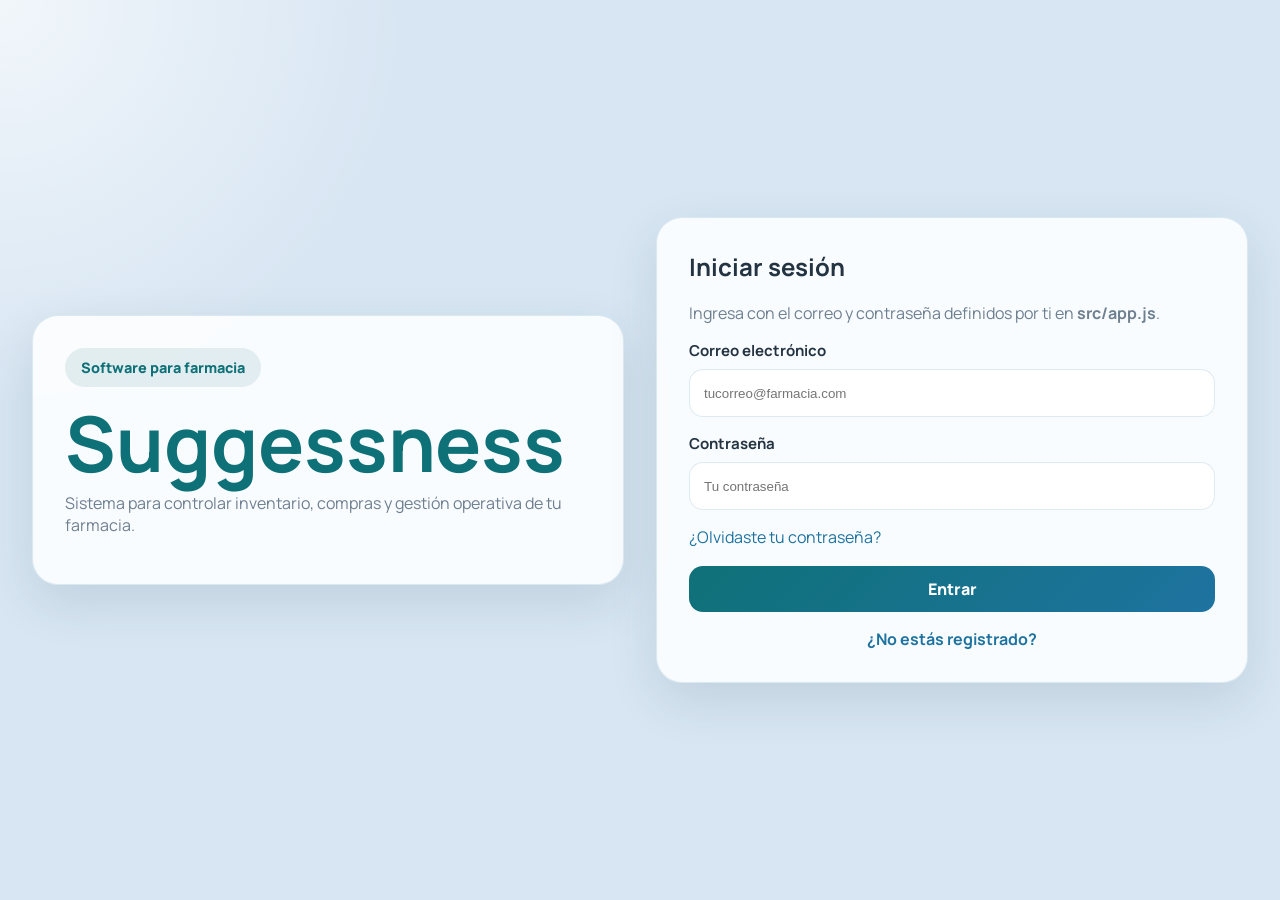
==== commit ec8a947c: "ThirdTry" ====
--- a/index.html
+++ b/index.html
@@ -13,7 +13,7 @@
   <main class="auth-layout">
     <section class="auth-left">
       <span class="brand-chip">Software para farmacia</span>
-      <h1 class="brand-title">Suggestness</h1>
+      <h1 class="brand-title">Suggessness</h1>
       <p class="brand-copy">
         Sistema para controlar inventario, compras y gestión operativa de tu farmacia.
       </p>
@@ -21,7 +21,9 @@
 
     <section class="auth-card">
       <h2>Iniciar sesión</h2>
-      <p class="muted">Ingresa con el correo y contraseña definidos por ti en <strong>src/app.js</strong>.</p>
+      <p class="muted">
+        Ingresa con el correo y contraseña definidos por ti en <strong>src/app.js</strong>.
+      </p>
 
       <form id="loginForm" novalidate>
         <div class="field">
@@ -40,6 +42,12 @@
 
         <button type="submit" class="btn-primary">Entrar</button>
         <p id="loginMessage" class="message error hidden"></p>
+
+        <div class="links-row bottom-link">
+          <a href="https://TU-LINK-AQUI.com" target="_blank" rel="noopener noreferrer">
+            ¿No estás registrado?
+          </a>
+        </div>
       </form>
     </section>
   </main>
--- a/src/styles.css
+++ b/src/styles.css
@@ -23,7 +23,8 @@
   box-sizing: border-box;
 }
 
-html, body {
+html,
+body {
   margin: 0;
   min-height: 100%;
   font-family: 'Manrope', sans-serif;
@@ -37,7 +38,10 @@
     var(--bg);
 }
 
-h1, h2, h3, p {
+h1,
+h2,
+h3,
+p {
   margin-top: 0;
 }
 
@@ -136,6 +140,16 @@
   margin-bottom: 18px;
 }
 
+.bottom-link {
+  margin-top: 16px;
+  margin-bottom: 0;
+  text-align: center;
+}
+
+.bottom-link a {
+  font-weight: 700;
+}
+
 .btn-primary,
 .btn-soft,
 .btn-link,
@@ -146,6 +160,7 @@
   padding: 0 18px;
   font: inherit;
   font-weight: 800;
+  cursor: pointer;
 }
 
 .btn-primary {
@@ -273,7 +288,8 @@
   border-collapse: collapse;
 }
 
-th, td {
+th,
+td {
   text-align: left;
   padding: 16px;
   border-bottom: 1px solid var(--border);
@@ -310,6 +326,11 @@
   flex-wrap: wrap;
 }
 
+.mini-btn {
+  min-height: 38px;
+  padding: 0 14px;
+}
+
 .mini-btn.buy {
   color: var(--success);
   background: var(--success-bg);
@@ -331,19 +352,6 @@
   color: var(--muted);
 }
 
-@media (max-width: 960px) {
-  .auth-layout,
-  .stats-grid,
-  .grid-2 {
-    grid-template-columns: 1fr;
-  }
-
-  .app-header {
-    flex-direction: column;
-    align-items: flex-start;
-    gap: 12px;
-  }
-}
 .purchase-summary {
   padding: 16px;
   border-radius: 14px;
@@ -379,6 +387,7 @@
 .modal-box p {
   margin-bottom: 18px;
 }
+
 .checkbox-row {
   display: inline-flex;
   align-items: center;
@@ -416,4 +425,87 @@
 .total-box strong {
   font-size: 1.6rem;
   color: var(--primary);
+}
+
+.filter-row {
+  display: flex;
+  gap: 12px;
+  flex-wrap: wrap;
+}
+
+.active-filter {
+  background: var(--primary);
+  color: #ffffff;
+}
+
+.chart-box {
+  position: relative;
+  min-height: 360px;
+}
+
+.top-list {
+  list-style: none;
+  padding: 0;
+  margin: 0;
+  display: grid;
+  gap: 12px;
+}
+
+.top-list li {
+  display: flex;
+  justify-content: space-between;
+  align-items: center;
+  gap: 16px;
+  padding: 14px 16px;
+  border-radius: 14px;
+  background: rgba(30, 115, 160, 0.08);
+  border: 1px solid var(--border);
+}
+
+.top-list strong {
+  color: var(--primary);
+}
+
+@media (max-width: 960px) {
+  .auth-layout,
+  .stats-grid,
+  .grid-2 {
+    grid-template-columns: 1fr;
+  }
+
+  .app-header {
+    flex-direction: column;
+    align-items: flex-start;
+    gap: 12px;
+  }
+}
+
+@media (max-width: 700px) {
+  .app-shell {
+    padding: 16px;
+  }
+
+  .auth-left,
+  .auth-card,
+  .panel-card,
+  .stat-card,
+  .app-header {
+    padding: 18px;
+  }
+
+  .top-list li,
+  .total-box,
+  .actions-form,
+  .header-actions {
+    flex-direction: column;
+    align-items: stretch;
+  }
+
+  .chart-box {
+    min-height: 300px;
+  }
+
+  table {
+    min-width: 820px;
+  }
 }
